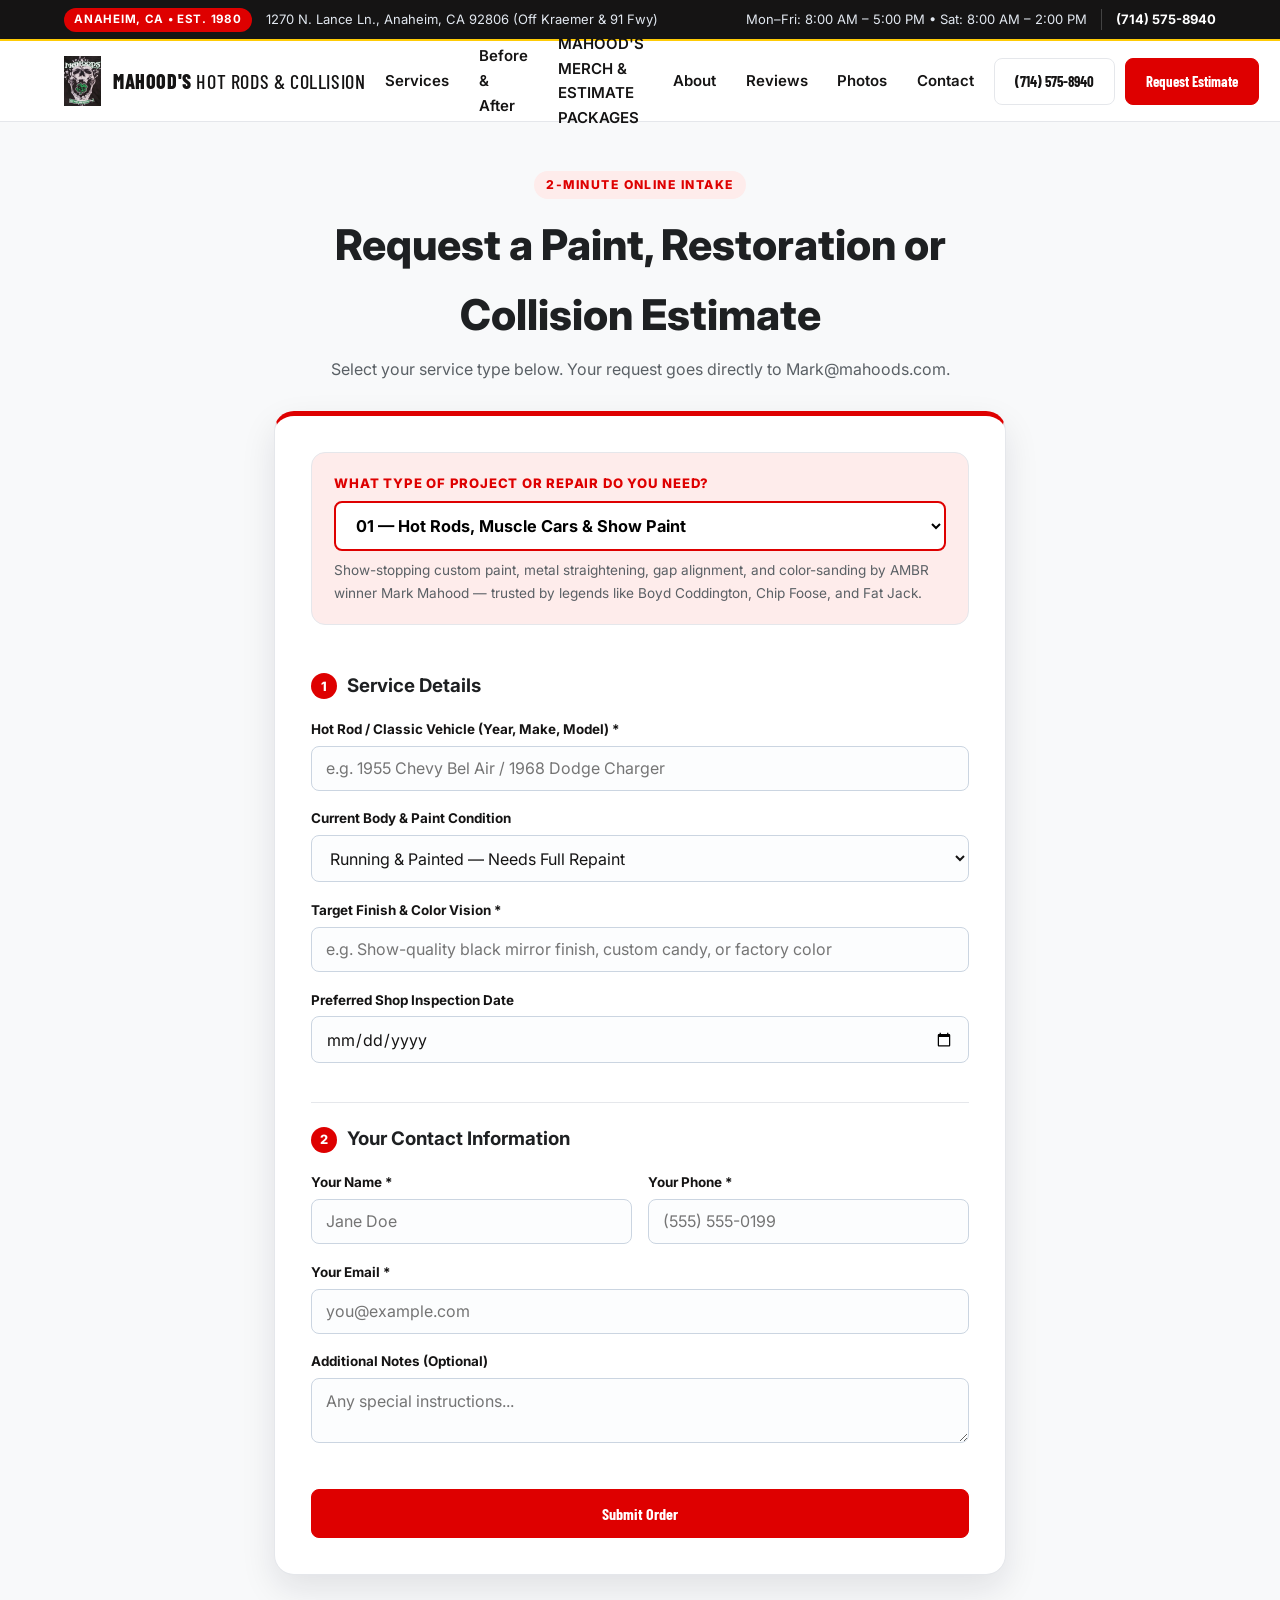
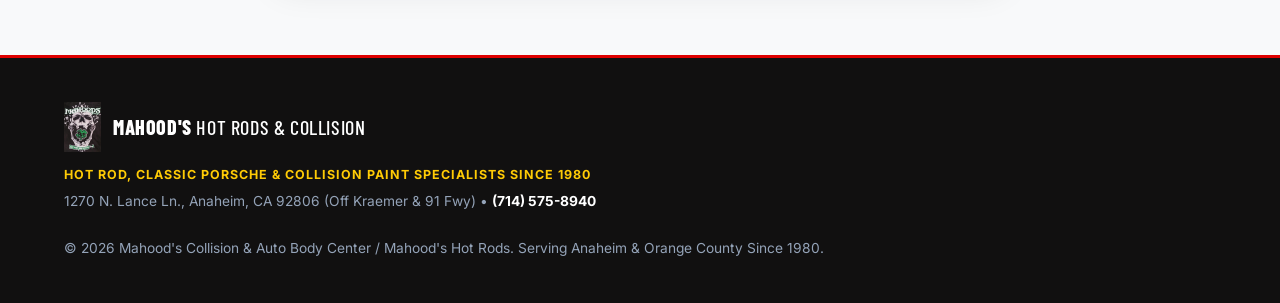
==== open-order.html @ d6f84e07 "Initial commit: Mahood's Hot Rods & Collision Center website" ====
<!DOCTYPE html>
<html lang="en">
<head>
  <meta charset="UTF-8" />
  <meta name="viewport" content="width=device-width, initial-scale=1.0" />
  <title>Request a Paint, Restoration or Collision Estimate | Mahood&#x27;s Hot Rods &amp; Collision Center</title>
  <link rel="preconnect" href="https://fonts.googleapis.com" />
  <link rel="preconnect" href="https://fonts.gstatic.com" crossorigin />
  <link href="https://fonts.googleapis.com/css2?family=Barlow+Condensed:ital,wght@0,700;0,800;1,700&family=Inter:wght@400;500;600;700&display=swap" rel="stylesheet" />
  <link rel="stylesheet" href="styles.css" />
</head>
<body>
  <!-- Top Utility Bar -->
  <div class="utility-bar">
    <div class="container utility-inner">
      <div class="utility-left">
        <span class="pill-badge">ANAHEIM, CA • EST. 1980</span>
        <span class="utility-address">1270 N. Lance Ln., Anaheim, CA 92806 (Off Kraemer &amp; 91 Fwy)</span>
      </div>
      <div class="utility-right">
        <span class="utility-hours">Mon–Fri: 8:00 AM – 5:00 PM • Sat: 8:00 AM – 2:00 PM</span>
        <a href="tel:7145758940" class="utility-phone">(714) 575-8940</a>
      </div>
    </div>
  </div>

  <!-- Sticky Header -->
  <header class="site-header" id="top">
    <div class="container header-inner">
      <a href="index.html" class="brand-logo" aria-label="Mahood&#x27;s Hot Rods &amp; Collision Center Home">
        <img src="images/logo-badge.jpg" alt="Mahood&#x27;s Hot Rods &amp; Collision Center Logo" class="brand-logo-img" />
        <span class="brand-wordmark"><strong>MAHOOD'S</strong> HOT RODS &amp; COLLISION</span>
      </a>

      <nav class="main-nav" aria-label="Primary Navigation">
        <a href="index.html#services">Services</a>
        <a href="index.html#before-after">Before & After</a>
        <a href="index.html#shop">MAHOOD&#x27;S MERCH &amp; ESTIMATE PACKAGES</a>
        <a href="index.html#about">About</a>
        <a href="index.html#reviews">Reviews</a>
        <a href="index.html#gallery">Photos</a>
        <a href="index.html#contact">Contact</a>
      </nav>

      <div class="header-actions">
        
        <a href="tel:7145758940" class="btn btn-ghost"><span>(714) 575-8940</span></a>
        <a href="open-order.html" class="btn btn-primary">Request Estimate</a>
        <button type="button" class="menu-toggle" id="menuToggle" aria-label="Toggle Menu" aria-expanded="false" aria-controls="mobileDrawer">
          <span class="hamburger-bar"></span>
          <span class="hamburger-bar"></span>
          <span class="hamburger-bar"></span>
        </button>
      </div>
    </div>

    <div class="mobile-drawer" id="mobileDrawer" hidden>
      <div class="container mobile-drawer-inner">
        <nav class="mobile-nav" aria-label="Mobile Navigation">
          <a href="index.html#services" class="mobile-link">Services</a>
          <a href="index.html#before-after" class="mobile-link">Before & After</a>
          <a href="index.html#shop" class="mobile-link">MAHOOD&#x27;S MERCH &amp; ESTIMATE PACKAGES</a>
          <a href="index.html#about" class="mobile-link">About</a>
          <a href="index.html#reviews" class="mobile-link">Reviews</a>
          <a href="index.html#gallery" class="mobile-link">Photos</a>
          <a href="index.html#contact" class="mobile-link">Contact</a>
        </nav>
        <div class="mobile-drawer-cta">
          <a href="open-order.html" class="btn btn-primary btn-block mobile-link">Request Estimate</a>
          <a href="tel:7145758940" class="btn btn-outline btn-block">Call (714) 575-8940</a>
        </div>
      </div>
    </div>
  </header>
  <main class="open-escrow-page">
    <div class="container narrow-container">
      <div style="text-align:center;margin-bottom:1.75rem;">
        <span class="eyebrow">2-Minute Online Intake</span>
        <h1 style="font-size:clamp(2rem,4vw,2.65rem);font-weight:800;margin-bottom:0.4rem;">Request a Paint, Restoration or Collision Estimate</h1>
        <p style="color:var(--brand-muted);">Select your service type below. Your request goes directly to Mark@mahoods.com.</p>
      </div>
      <div class="clean-order-card">
        <form id="serviceOrderForm">
          <div class="type-dropdown-banner">
            <label for="txTypeSelect">What type of project or repair do you need?</label>
            <select id="txTypeSelect" name="Service_Type">
              <option value="hot-rods-custom-paint">01 — Hot Rods, Muscle Cars &amp; Show Paint</option>
              <option value="classic-porsche-restoration">02 — Classic Porsche Restoration &amp; Paint</option>
              <option value="collision-auto-body">03 — Insurance-Approved Collision &amp; Auto Body</option>
              <option value="color-match-dent-repair">04 — Precision Color Matching &amp; Dent Repair</option>
            </select>
            <p id="txTypeHelper" style="font-size:0.85rem;color:var(--brand-muted);margin-top:0.5rem;"></p>
          </div>

          <div class="clean-form-section">
            <div class="clean-section-title">
              <span class="clean-step-num">1</span>
              <h3>Service Details</h3>
            </div>
            <div id="dynamicServiceFieldsMount"></div>
          </div>

          <div class="clean-form-section" style="border-bottom:none;">
            <div class="clean-section-title">
              <span class="clean-step-num">2</span>
              <h3>Your Contact Information</h3>
            </div>
            <div class="form-row">
              <div class="form-group">
                <label for="sub_name">Your Name *</label>
                <input type="text" id="sub_name" name="Submitted_By_Name" required placeholder="Jane Doe" />
              </div>
              <div class="form-group">
                <label for="sub_phone">Your Phone *</label>
                <input type="tel" id="sub_phone" name="Submitted_By_Phone" required placeholder="(555) 555-0199" />
              </div>
            </div>
            <div class="form-group">
              <label for="sub_email">Your Email *</label>
              <input type="email" id="sub_email" name="Submitted_By_Email" required placeholder="you@example.com" />
            </div>
            <div class="form-group">
              <label for="sub_notes">Additional Notes (Optional)</label>
              <textarea id="sub_notes" name="Additional_Notes" rows="2" placeholder="Any special instructions..."></textarea>
            </div>
          </div>

          <button type="submit" class="btn btn-primary btn-block btn-lg" id="orderSubmitBtn">Submit Order</button>
          <div id="orderFormStatus" class="form-status" hidden></div>
        </form>
      </div>
    </div>
  </main>
  <!-- Footer -->
  <footer class="site-footer">
    <div class="container footer-inner">
      <div>
        <a href="index.html" class="brand-logo brand-logo-footer">
          <img src="images/logo-badge.jpg" alt="Mahood&#x27;s Hot Rods &amp; Collision Center Logo" class="brand-logo-img" />
          <span class="brand-wordmark"><strong>MAHOOD'S</strong> HOT RODS &amp; COLLISION</span>
        </a>
        <p style="margin-top:0.4rem;color:var(--brand-accent);font-weight:700;font-size:0.78rem;letter-spacing:0.08em;text-transform:uppercase;">HOT ROD, CLASSIC PORSCHE &amp; COLLISION PAINT SPECIALISTS SINCE 1980</p>
        <p style="margin-top:0.25rem;">1270 N. Lance Ln., Anaheim, CA 92806 (Off Kraemer &amp; 91 Fwy) &bull; <a href="tel:7145758940" style="color:#fff;font-weight:700;">(714) 575-8940</a></p>
      </div>
      <div>
        <p>© 2026 Mahood&#x27;s Collision &amp; Auto Body Center / Mahood&#x27;s Hot Rods. Serving Anaheim &amp; Orange County Since 1980.</p>
      </div>
    </div>
  </footer>

  <!-- Sticky Mobile Bottom Action Bar -->
  <div class="mobile-action-bar" aria-label="Quick Mobile Actions">
    <a href="tel:7145758940" class="mobile-action-btn mobile-action-call"><span>Call Now</span></a>
    <a href="open-order.html" class="mobile-action-btn mobile-action-primary"><span>Request Estimate</span></a>
  </div>

  <script>
    window.SITE_CONFIG = {"businessName": "Mahood's Hot Rods & Collision Center", "recipientEmail": "Mark@mahoods.com", "phone": "(714) 575-8940", "orderSchemas": {"hot-rods-custom-paint": {"code": "01", "title": "Hot Rods, Muscle Cars & Show Paint", "helper": "Show-stopping custom paint, metal straightening, gap alignment, and color-sanding by AMBR winner Mark Mahood \u2014 trusted by legends like Boyd Coddington, Chip Foose, and Fat Jack.", "fields": [{"name": "Vehicle_Year_Make_Model", "label": "Hot Rod / Classic Vehicle (Year, Make, Model)", "required": true, "placeholder": "e.g. 1955 Chevy Bel Air / 1968 Dodge Charger"}, {"name": "Current_Body_Condition", "label": "Current Body & Paint Condition", "type": "select", "options": ["Running & Painted \u2014 Needs Full Repaint", "In Primer / Bodywork Partially Done", "Bare Metal Shell on Rotisserie/Roller", "Needs Rust Repair & Panel Replacement"]}, {"name": "Paint_Goal", "label": "Target Finish & Color Vision", "required": true, "placeholder": "e.g. Show-quality black mirror finish, custom candy, or factory color"}, {"name": "Target_Consultation_Date", "label": "Preferred Shop Inspection Date", "type": "date"}]}, "classic-porsche-restoration": {"code": "02", "title": "Classic Porsche Restoration & Paint", "helper": "Expert bare-metal bodywork, rust repair, panel fitment, and factory-correct Glasurit/PPG color matching for vintage Porsche 356, 911, 912, and 914 models.", "fields": [{"name": "Porsche_Year_and_Model", "label": "Porsche Year & Model", "required": true, "placeholder": "e.g. 1971 Porsche 911E / 1974 Porsche 914"}, {"name": "Restoration_Scope", "label": "Restoration Scope", "type": "select", "options": ["Complete Bare-Metal Shell Paint & Body", "Rust Repair & Pan/Fender Restoration", "Factory Color Repaint / Refresh", "Collision / Panel Damage Repair"]}, {"name": "Factory_Color_Code", "label": "Original / Desired Porsche Color", "placeholder": "e.g. Signal Orange, Bahama Yellow, Guards Red"}, {"name": "Target_Consultation_Date", "label": "Preferred Drop-Off / Estimate Date", "type": "date"}]}, "collision-auto-body": {"code": "03", "title": "Insurance-Approved Collision & Auto Body", "helper": "Complete collision repair for all daily-driver makes and models. Bring your vehicle to Mahood's before calling insurance \u2014 we negotiate directly with adjusters and offer deductible assistance.", "fields": [{"name": "Vehicle_Year_Make_Model", "label": "Vehicle (Year, Make, Model)", "required": true, "placeholder": "e.g. 2023 Toyota 4Runner / 2022 Chevy Silverado"}, {"name": "Pay_or_Insurance", "label": "Insurance Claim or Out-of-Pocket?", "type": "select", "options": ["Need Estimate First (Before Calling Insurance)", "Active Insurance Claim Filed", "Out-of-Pocket / Direct Pay", "Need Towing + Rental Car Assistance"]}, {"name": "Insurance_Carrier", "label": "Insurance Company (if applicable)", "placeholder": "e.g. AAA, State Farm, Farmers, Geico"}, {"name": "Damage_Description", "label": "Damaged Areas", "required": true, "placeholder": "e.g. Front bumper, hood, and driver fender"}]}, "color-match-dent-repair": {"code": "04", "title": "Precision Color Matching & Dent Repair", "helper": "Computerized and hand-tinted color matching, bumper and fender restoration, clear-coat renewal, and multi-stage wet sanding & buffing.", "fields": [{"name": "Property_or_Service_Location", "label": "Address / Location", "required": true, "placeholder": "Street, City, ZIP"}, {"name": "Preferred_Date", "label": "Target Date", "type": "date", "required": false}, {"name": "Project_or_Order_Details", "label": "Details / Scope", "required": true, "placeholder": "Describe what you need..."}]}}};
  </script>
  <script src="site-widgets.js"></script>
</body>
</html>
---- styles.css ----
/* ==========================================================================
   Universal Business Template Design System (styles.css)
   Supports 3 Business Archetypes & 7 Modular Components:
   - Archetypes: brick-and-mortar | service-location | service-mobile
   - Fonts: industrial (Barlow Condensed + Inter) | editorial (Cormorant + Plus Jakarta) | modern (Plus Jakarta Sans)
   - Modules: Services Grid, Dedicated Service Pages, Interactive Before/After Sliders,
     Filterable Lightbox Photo Gallery, Google Reviews, Product/Package Storefront & Cart Drawer,
     General Contact Form, and Dedicated Dynamic Service Order Form Page (open-order.html).
   ========================================================================== */

:root {
  --brand-primary: #1B7A8C;
  --brand-primary-hover: #146170;
  --brand-primary-soft: #EDF8FA;
  --brand-accent: #B89B5E;
  --brand-accent-soft: #F5F1E6;
  --brand-dark: #1E2022;
  --brand-surface-dark: #151719;
  --brand-text: #1E2022;
  --brand-muted: #5A6065;
  --brand-bg: #FFFFFF;
  --brand-bg-alt: #F8F9FA;
  --brand-border: #E5E7EB;
  --brand-gold: #F59E0B;
  --font-display: 'Plus Jakarta Sans', -apple-system, BlinkMacSystemFont, sans-serif;
  --font-sans: 'Plus Jakarta Sans', -apple-system, BlinkMacSystemFont, sans-serif;
  --font-serif: 'Cormorant Garamond', Georgia, serif;
  --radius-sm: 8px;
  --radius-md: 14px;
  --radius-lg: 20px;
  --shadow-xs: 0 1px 3px rgba(15, 23, 42, 0.05);
  --shadow-sm: 0 4px 14px rgba(15, 23, 42, 0.07);
  --shadow-md: 0 14px 34px rgba(15, 23, 42, 0.1);
  --shadow-lg: 0 24px 52px rgba(15, 23, 42, 0.16);
}

*, *::before, *::after {
  box-sizing: border-box;
  margin: 0;
  padding: 0;
}

html {
  scroll-behavior: smooth;
  scroll-padding-top: 84px;
}

body {
  font-family: var(--font-sans);
  color: var(--brand-text);
  background-color: var(--brand-bg);
  line-height: 1.65;
  -webkit-font-smoothing: antialiased;
  overflow-x: hidden;
}

img {
  max-width: 100%;
  display: block;
}

a {
  color: inherit;
  text-decoration: none;
}

.container {
  width: 100%;
  max-width: 1200px;
  margin: 0 auto;
  padding: 0 1.5rem;
}

.sr-only {
  position: absolute;
  width: 1px;
  height: 1px;
  padding: 0;
  margin: -1px;
  overflow: hidden;
  clip: rect(0, 0, 0, 0);
  white-space: nowrap;
  border: 0;
}

/* ==========================================================================
   1. Top Utility Bar (Adapts to Physical Address vs. Service Area Coverage)
   ========================================================================== */
.utility-bar {
  background-color: var(--brand-dark);
  color: #E2E8F0;
  font-size: 0.8125rem;
  border-bottom: 2px solid var(--brand-accent);
  padding: 0.48rem 0;
}

.utility-inner {
  display: flex;
  justify-content: space-between;
  align-items: center;
  flex-wrap: wrap;
  gap: 0.5rem 1rem;
}

.utility-left, .utility-right {
  display: flex;
  align-items: center;
  gap: 0.9rem;
}

.pill-badge {
  background-color: var(--brand-primary);
  color: #FFFFFF;
  font-weight: 700;
  font-size: 0.72rem;
  letter-spacing: 0.06em;
  text-transform: uppercase;
  padding: 0.16rem 0.65rem;
  border-radius: 999px;
}

.utility-phone {
  color: #FFFFFF;
  font-weight: 700;
  padding-left: 0.85rem;
  border-left: 1px solid rgba(255, 255, 255, 0.2);
}

.utility-phone:hover {
  color: var(--brand-accent);
}

/* ==========================================================================
   2. Sticky Header & Mobile Drawer
   ========================================================================== */
.site-header {
  position: sticky;
  top: 0;
  z-index: 200;
  background-color: rgba(255, 255, 255, 0.95);
  backdrop-filter: blur(12px);
  -webkit-backdrop-filter: blur(12px);
  border-bottom: 1px solid var(--brand-border);
}

.header-inner {
  display: flex;
  align-items: center;
  justify-content: space-between;
  height: 80px;
  gap: 1.25rem;
}

.brand-logo {
  display: inline-flex;
  align-items: center;
  gap: 0.75rem;
  flex-shrink: 0;
}

.brand-logo-img {
  height: 50px;
  width: auto;
  object-fit: contain;
}

.brand-wordmark {
  font-family: var(--font-display);
  font-size: 1.25rem;
  font-weight: 500;
  letter-spacing: 0.03em;
  color: var(--brand-dark);
  line-height: 1.1;
}

.brand-wordmark strong {
  font-weight: 800;
}

.main-nav {
  display: flex;
  align-items: center;
  gap: 1.85rem;
}

.main-nav a {
  font-size: 0.9375rem;
  font-weight: 600;
  color: var(--brand-dark);
  transition: color 0.16s ease;
}

.main-nav a:hover {
  color: var(--brand-primary);
}

.header-actions {
  display: flex;
  align-items: center;
  gap: 0.65rem;
}

.cart-trigger-btn {
  position: relative;
  display: inline-flex;
  align-items: center;
  gap: 0.45rem;
  background-color: var(--brand-bg-alt);
  border: 1.5px solid var(--brand-border);
  color: var(--brand-dark);
  font-family: var(--font-sans);
  font-weight: 700;
  font-size: 0.88rem;
  padding: 0.55rem 0.95rem;
  border-radius: var(--radius-sm);
  cursor: pointer;
}

.cart-count-badge {
  background-color: var(--brand-primary);
  color: #FFFFFF;
  font-size: 0.74rem;
  font-weight: 800;
  min-width: 20px;
  height: 20px;
  border-radius: 999px;
  display: inline-flex;
  align-items: center;
  justify-content: center;
  padding: 0 0.35rem;
}

.menu-toggle {
  display: none;
  flex-direction: column;
  justify-content: center;
  align-items: center;
  gap: 5px;
  width: 44px;
  height: 44px;
  background: var(--brand-bg-alt);
  border: 1px solid var(--brand-border);
  border-radius: var(--radius-sm);
  cursor: pointer;
}

.hamburger-bar {
  width: 20px;
  height: 2px;
  background-color: var(--brand-dark);
  border-radius: 2px;
  transition: transform 0.22s ease, opacity 0.22s ease;
}

.menu-toggle.is-active .hamburger-bar:nth-child(1) {
  transform: translateY(7px) rotate(45deg);
}
.menu-toggle.is-active .hamburger-bar:nth-child(2) {
  opacity: 0;
}
.menu-toggle.is-active .hamburger-bar:nth-child(3) {
  transform: translateY(-7px) rotate(-45deg);
}

.mobile-drawer {
  background-color: #FFFFFF;
  border-bottom: 2px solid var(--brand-primary);
  box-shadow: var(--shadow-lg);
}

.mobile-drawer-inner {
  padding: 1rem 1.5rem 1.5rem;
}

.mobile-nav {
  display: flex;
  flex-direction: column;
  margin-bottom: 1.15rem;
}

.mobile-nav a {
  font-size: 1.02rem;
  font-weight: 700;
  color: var(--brand-dark);
  padding: 0.8rem 0.2rem;
  border-bottom: 1px solid var(--brand-border);
}

.mobile-drawer-cta {
  display: grid;
  gap: 0.65rem;
}

/* ==========================================================================
   3. Buttons
   ========================================================================== */
.btn {
  display: inline-flex;
  align-items: center;
  justify-content: center;
  gap: 0.5rem;
  font-family: var(--font-display);
  font-weight: 700;
  font-size: 0.92rem;
  padding: 0.65rem 1.25rem;
  border-radius: var(--radius-sm);
  border: 1.5px solid transparent;
  cursor: pointer;
  transition: all 0.18s ease;
  white-space: nowrap;
}

.btn-lg {
  font-size: 1rem;
  padding: 0.88rem 1.65rem;
}

.btn-sm {
  font-size: 0.82rem;
  padding: 0.45rem 0.95rem;
}

.btn-block {
  width: 100%;
}

.btn-primary {
  background-color: var(--brand-primary);
  color: #FFFFFF;
  border-color: var(--brand-primary);
}

.btn-primary:hover {
  background-color: var(--brand-primary-hover);
  border-color: var(--brand-primary-hover);
  transform: translateY(-1px);
}

.btn-outline {
  background-color: #FFFFFF;
  color: var(--brand-dark);
  border-color: var(--brand-border);
}

.btn-outline:hover {
  border-color: var(--brand-primary);
  color: var(--brand-primary);
}

.btn-ghost {
  background-color: transparent;
  color: var(--brand-dark);
  border-color: var(--brand-border);
}

.btn-light {
  background-color: rgba(255, 255, 255, 0.14);
  color: #FFFFFF;
  border-color: rgba(255, 255, 255, 0.35);
}

.btn-light:hover {
  background-color: #FFFFFF;
  color: var(--brand-dark);
}

/* ==========================================================================
   4. Hero & Metrics Strip (Adapts to Brick-and-Mortar, Office, or Mobile Service)
   ========================================================================== */
.hero {
  background: radial-gradient(circle at 85% 15%, var(--brand-primary-soft) 0%, transparent 50%),
              var(--brand-bg-alt);
  padding: 4.25rem 0 4.75rem;
  border-bottom: 1px solid var(--brand-border);
}

.hero-grid {
  display: grid;
  grid-template-columns: 1.1fr 0.9fr;
  gap: 3.25rem;
  align-items: center;
}

.trust-badge {
  display: inline-flex;
  align-items: center;
  flex-wrap: wrap;
  gap: 0.45rem;
  background-color: #FFFFFF;
  border: 1px solid var(--brand-border);
  box-shadow: var(--shadow-xs);
  padding: 0.38rem 0.9rem;
  border-radius: 999px;
  font-size: 0.82rem;
  font-weight: 600;
  margin-bottom: 1.25rem;
}

.stars {
  color: var(--brand-gold);
  letter-spacing: 0.05em;
}

.hero h1 {
  font-family: var(--font-display);
  font-size: clamp(2.2rem, 4.3vw, 3.45rem);
  font-weight: 800;
  color: var(--brand-dark);
  line-height: 1.1;
  letter-spacing: -0.02em;
  margin-bottom: 1.15rem;
}

.hero-highlight {
  color: var(--brand-primary);
}

.hero-lead {
  font-size: 1.06rem;
  color: var(--brand-muted);
  max-width: 580px;
  margin-bottom: 1.85rem;
}

.hero-cta-group {
  display: flex;
  flex-wrap: wrap;
  gap: 0.85rem;
  margin-bottom: 1.85rem;
}

/* Service Area Zip/City Pills for Mobile Service Businesses (No storefront) */
.service-area-pills {
  display: flex;
  flex-wrap: wrap;
  align-items: center;
  gap: 0.45rem;
  padding-top: 1.25rem;
  border-top: 1px solid var(--brand-border);
}

.service-area-label {
  font-size: 0.78rem;
  font-weight: 800;
  text-transform: uppercase;
  letter-spacing: 0.08em;
  color: var(--brand-primary);
  margin-right: 0.35rem;
}

.area-pill {
  font-size: 0.78rem;
  font-weight: 600;
  background-color: #FFFFFF;
  border: 1px solid var(--brand-border);
  padding: 0.22rem 0.65rem;
  border-radius: 999px;
  color: var(--brand-dark);
}

.hero-visual-card {
  background-color: #FFFFFF;
  border: 1px solid var(--brand-border);
  border-radius: var(--radius-lg);
  overflow: hidden;
  box-shadow: var(--shadow-lg);
}

.hero-visual-card img {
  width: 100%;
  max-height: 420px;
  object-fit: cover;
}

.hero-visual-card.sign-showcase {
  padding: 1.25rem;
  border: 6px solid var(--brand-dark);
}

.hero-visual-card.sign-showcase img {
  object-fit: contain;
}

.hero-card-caption {
  padding: 1.1rem 1.35rem;
  background-color: var(--brand-dark);
  color: #FFFFFF;
  display: flex;
  justify-content: space-between;
  align-items: center;
  flex-wrap: wrap;
  gap: 0.5rem;
  font-size: 0.85rem;
}

.metrics-strip {
  background-color: var(--brand-dark);
  color: #FFFFFF;
  padding: 1.65rem 0;
  border-bottom: 3px solid var(--brand-primary);
}

.metrics-grid {
  display: grid;
  grid-template-columns: repeat(auto-fit, minmax(210px, 1fr));
  gap: 1.5rem;
}

.metric-item {
  border-left: 2px solid var(--brand-accent);
  padding-left: 1rem;
}

.metric-item strong {
  display: block;
  font-family: var(--font-display);
  font-size: 1.25rem;
  font-weight: 800;
  color: #FFFFFF;
}

.metric-item span {
  font-size: 0.82rem;
  color: #CBD5E1;
}

/* ==========================================================================
   5. Shared Section Headers
   ========================================================================== */
.section {
  padding: 5rem 0;
}

.section-alt {
  background-color: var(--brand-bg-alt);
  border-top: 1px solid var(--brand-border);
  border-bottom: 1px solid var(--brand-border);
}

.section-heading {
  text-align: center;
  max-width: 680px;
  margin: 0 auto 3rem;
}

.eyebrow {
  display: inline-block;
  font-size: 0.76rem;
  font-weight: 800;
  text-transform: uppercase;
  letter-spacing: 0.12em;
  color: var(--brand-primary);
  background-color: var(--brand-primary-soft);
  padding: 0.25rem 0.75rem;
  border-radius: 999px;
  margin-bottom: 0.65rem;
}

.section-heading h2 {
  font-family: var(--font-display);
  font-size: clamp(1.75rem, 3vw, 2.4rem);
  font-weight: 800;
  color: var(--brand-dark);
  line-height: 1.18;
  margin-bottom: 0.65rem;
}

.section-heading p {
  color: var(--brand-muted);
  font-size: 1rem;
}

/* ==========================================================================
   6. Module: Services Grid & Simplified Individual Service Pages
   ========================================================================== */
.services-grid {
  display: grid;
  grid-template-columns: repeat(auto-fit, minmax(320px, 1fr));
  gap: 1.5rem;
}

.service-card {
  background-color: #FFFFFF;
  border: 1px solid var(--brand-border);
  border-top: 4px solid var(--brand-primary);
  border-radius: var(--radius-md);
  padding: 1.85rem 1.65rem;
  display: flex;
  flex-direction: column;
  box-shadow: var(--shadow-xs);
  transition: transform 0.2s ease, box-shadow 0.2s ease;
}

.service-card:hover {
  transform: translateY(-4px);
  box-shadow: var(--shadow-md);
}

.service-card-top {
  display: flex;
  justify-content: space-between;
  align-items: center;
  margin-bottom: 1rem;
}

.service-num-badge {
  font-size: 0.76rem;
  font-weight: 800;
  letter-spacing: 0.08em;
  background-color: var(--brand-primary-soft);
  color: var(--brand-primary);
  padding: 0.22rem 0.65rem;
  border-radius: 999px;
}

.service-price-tag {
  font-size: 0.85rem;
  font-weight: 800;
  color: var(--brand-dark);
}

.service-card h3 {
  font-family: var(--font-display);
  font-size: 1.2rem;
  font-weight: 800;
  color: var(--brand-dark);
  margin-bottom: 0.5rem;
}

.service-card p {
  font-size: 0.93rem;
  color: var(--brand-muted);
}

.service-card-actions {
  margin-top: auto;
  padding-top: 1.15rem;
}

.service-link {
  font-size: 0.88rem;
  font-weight: 700;
  color: var(--brand-primary);
}

.service-link:hover {
  text-decoration: underline;
}

/* ==========================================================================
   7. Module: Interactive Before & After Image Comparison Sliders
   ========================================================================== */
.ba-grid {
  display: grid;
  grid-template-columns: repeat(auto-fit, minmax(360px, 1fr));
  gap: 2rem;
}

.ba-card {
  background-color: #FFFFFF;
  border: 1px solid var(--brand-border);
  border-radius: var(--radius-md);
  overflow: hidden;
  box-shadow: var(--shadow-sm);
}

.ba-viewport {
  position: relative;
  width: 100%;
  aspect-ratio: 16 / 10;
  overflow: hidden;
  user-select: none;
  background-color: var(--brand-dark);
  --pos: 50%;
}

.ba-img {
  position: absolute;
  inset: 0;
  width: 100%;
  height: 100%;
  object-fit: cover;
}

.ba-before-layer {
  position: absolute;
  inset: 0;
  clip-path: inset(0 calc(100% - var(--pos)) 0 0);
}

.ba-tag {
  position: absolute;
  top: 12px;
  z-index: 4;
  background-color: rgba(15, 23, 42, 0.82);
  color: #FFFFFF;
  font-size: 0.72rem;
  font-weight: 800;
  text-transform: uppercase;
  letter-spacing: 0.08em;
  padding: 0.25rem 0.65rem;
  border-radius: 4px;
  pointer-events: none;
}

.ba-tag-before { left: 12px; }
.ba-tag-after { right: 12px; background-color: var(--brand-primary); }

.ba-divider {
  position: absolute;
  top: 0;
  bottom: 0;
  left: var(--pos);
  width: 3px;
  background-color: #FFFFFF;
  transform: translateX(-50%);
  z-index: 5;
  pointer-events: none;
  box-shadow: 0 0 10px rgba(0,0,0,0.45);
}

.ba-handle {
  position: absolute;
  top: 50%;
  left: 50%;
  transform: translate(-50%, -50%);
  width: 40px;
  height: 40px;
  border-radius: 50%;
  background-color: #FFFFFF;
  color: var(--brand-dark);
  border: 2px solid var(--brand-primary);
  display: flex;
  align-items: center;
  justify-content: center;
  font-weight: 800;
  font-size: 0.85rem;
  box-shadow: var(--shadow-md);
}

.ba-range-input {
  position: absolute;
  inset: 0;
  width: 100%;
  height: 100%;
  opacity: 0;
  cursor: ew-resize;
  z-index: 6;
}

.ba-caption {
  padding: 1.15rem 1.35rem;
}

.ba-caption h3 {
  font-size: 1.05rem;
  font-weight: 800;
  color: var(--brand-dark);
  margin-bottom: 0.25rem;
}

.ba-caption p {
  font-size: 0.88rem;
  color: var(--brand-muted);
}

/* ==========================================================================
   8. Module: Products / Packages Storefront & Slide-Over Checkout Cart
   ========================================================================== */
.products-grid {
  display: grid;
  grid-template-columns: repeat(auto-fit, minmax(280px, 1fr));
  gap: 1.5rem;
}

.product-card {
  background-color: #FFFFFF;
  border: 1px solid var(--brand-border);
  border-radius: var(--radius-md);
  overflow: hidden;
  display: flex;
  flex-direction: column;
  box-shadow: var(--shadow-xs);
  transition: transform 0.2s ease, box-shadow 0.2s ease;
}

.product-card:hover {
  transform: translateY(-4px);
  box-shadow: var(--shadow-md);
}

.product-img-wrap {
  aspect-ratio: 16 / 10;
  background-color: var(--brand-bg-alt);
  overflow: hidden;
  position: relative;
}

.product-img-wrap img {
  width: 100%;
  height: 100%;
  object-fit: cover;
}

.product-badge {
  position: absolute;
  top: 12px;
  left: 12px;
  background-color: var(--brand-primary);
  color: #FFFFFF;
  font-size: 0.72rem;
  font-weight: 800;
  text-transform: uppercase;
  padding: 0.2rem 0.6rem;
  border-radius: 4px;
}

.product-body {
  padding: 1.5rem;
  display: flex;
  flex-direction: column;
  flex: 1;
}

.product-top {
  display: flex;
  justify-content: space-between;
  align-items: flex-start;
  gap: 0.75rem;
  margin-bottom: 0.5rem;
}

.product-top h3 {
  font-size: 1.12rem;
  font-weight: 800;
  color: var(--brand-dark);
}

.product-price {
  font-size: 1.15rem;
  font-weight: 800;
  color: var(--brand-primary);
  white-space: nowrap;
}

.product-desc {
  font-size: 0.9rem;
  color: var(--brand-muted);
  margin-bottom: 1.25rem;
}

.product-features {
  list-style: none;
  margin-bottom: 1.35rem;
  display: flex;
  flex-direction: column;
  gap: 0.35rem;
}

.product-features li {
  font-size: 0.84rem;
  color: var(--brand-dark);
  display: flex;
  align-items: center;
  gap: 0.45rem;
}

.product-features li::before {
  content: '✓';
  color: var(--brand-primary);
  font-weight: 800;
}

.product-actions {
  margin-top: auto;
}

/* Cart Slide-Over Drawer */
.cart-backdrop {
  position: fixed;
  inset: 0;
  background-color: rgba(15, 23, 42, 0.55);
  z-index: 400;
}

.cart-drawer {
  position: fixed;
  top: 0;
  right: 0;
  bottom: 0;
  width: 100%;
  max-width: 430px;
  background-color: #FFFFFF;
  z-index: 410;
  box-shadow: var(--shadow-lg);
  display: flex;
  flex-direction: column;
}

.cart-drawer[hidden], .cart-backdrop[hidden] {
  display: none;
}

.cart-header {
  padding: 1.25rem 1.5rem;
  border-bottom: 1px solid var(--brand-border);
  display: flex;
  justify-content: space-between;
  align-items: center;
}

.cart-header h3 {
  font-size: 1.15rem;
  font-weight: 800;
}

.cart-close-btn {
  background: none;
  border: none;
  font-size: 1.5rem;
  cursor: pointer;
  color: var(--brand-muted);
}

.cart-body {
  padding: 1.25rem 1.5rem;
  overflow-y: auto;
  flex: 1;
}

.cart-item-row {
  display: flex;
  justify-content: space-between;
  align-items: center;
  padding: 0.75rem 0;
  border-bottom: 1px solid var(--brand-border);
  gap: 0.75rem;
}

.cart-item-title {
  font-weight: 700;
  font-size: 0.92rem;
}

.cart-item-meta {
  font-size: 0.82rem;
  color: var(--brand-muted);
}

.cart-qty-controls {
  display: inline-flex;
  align-items: center;
  gap: 0.4rem;
}

.cart-qty-btn {
  width: 26px;
  height: 26px;
  border-radius: 4px;
  border: 1px solid var(--brand-border);
  background: var(--brand-bg-alt);
  cursor: pointer;
  font-weight: 700;
}

.cart-total-bar {
  display: flex;
  justify-content: space-between;
  align-items: center;
  padding: 1rem 0;
  font-size: 1.1rem;
  font-weight: 800;
  border-top: 2px solid var(--brand-dark);
  margin-top: 0.75rem;
}

/* ==========================================================================
   9. Module: Filterable Photo Gallery & Lightbox Modal
   ========================================================================== */
.gallery-filters {
  display: flex;
  justify-content: center;
  flex-wrap: wrap;
  gap: 0.5rem;
  margin-bottom: 2rem;
}

.filter-pill-btn {
  background-color: #FFFFFF;
  border: 1px solid var(--brand-border);
  color: var(--brand-dark);
  font-family: var(--font-sans);
  font-size: 0.85rem;
  font-weight: 700;
  padding: 0.45rem 1rem;
  border-radius: 999px;
  cursor: pointer;
  transition: all 0.15s ease;
}

.filter-pill-btn.active,
.filter-pill-btn:hover {
  background-color: var(--brand-primary);
  color: #FFFFFF;
  border-color: var(--brand-primary);
}

.gallery-grid {
  display: grid;
  grid-template-columns: repeat(auto-fit, minmax(300px, 1fr));
  gap: 1.25rem;
}

.gallery-card {
  border-radius: var(--radius-md);
  overflow: hidden;
  border: 1px solid var(--brand-border);
  background-color: #FFFFFF;
  box-shadow: var(--shadow-xs);
  cursor: pointer;
}

.gallery-card img {
  width: 100%;
  height: 250px;
  object-fit: cover;
  transition: transform 0.35s ease;
}

.gallery-card:hover img {
  transform: scale(1.04);
}

.gallery-card figcaption {
  padding: 0.85rem 1.1rem;
  font-size: 0.86rem;
  font-weight: 600;
  color: var(--brand-dark);
}

.lightbox-modal {
  position: fixed;
  inset: 0;
  background-color: rgba(15, 23, 42, 0.9);
  z-index: 500;
  display: flex;
  flex-direction: column;
  align-items: center;
  justify-content: center;
  padding: 1.5rem;
}

.lightbox-modal[hidden] {
  display: none;
}

.lightbox-modal img {
  max-width: min(1000px, 94vw);
  max-height: 78vh;
  border-radius: var(--radius-sm);
  object-fit: contain;
}

.lightbox-caption {
  color: #FFFFFF;
  margin-top: 0.85rem;
  font-size: 0.95rem;
  font-weight: 600;
}

.lightbox-close {
  position: absolute;
  top: 20px;
  right: 24px;
  background: rgba(255, 255, 255, 0.15);
  color: #FFFFFF;
  border: none;
  width: 42px;
  height: 42px;
  border-radius: 50%;
  font-size: 1.5rem;
  cursor: pointer;
}

/* ==========================================================================
   10. Module: Google Reviews Section
   ========================================================================== */
.reviews-section {
  background-color: var(--brand-surface-dark);
  color: #FFFFFF;
}

.reviews-section .eyebrow {
  background-color: rgba(255, 255, 255, 0.12);
  color: #FFFFFF;
}

.reviews-section h2 {
  color: #FFFFFF;
  margin-bottom: 0;
}

.reviews-top {
  display: flex;
  justify-content: space-between;
  align-items: flex-end;
  flex-wrap: wrap;
  gap: 1.5rem;
  margin-bottom: 2.5rem;
}

.google-badge-card {
  display: flex;
  align-items: center;
  gap: 1rem;
  background-color: rgba(255, 255, 255, 0.07);
  border: 1px solid rgba(255, 255, 255, 0.16);
  padding: 0.85rem 1.25rem;
  border-radius: var(--radius-md);
  flex-wrap: wrap;
}

.google-score {
  font-size: 2.25rem;
  font-weight: 800;
  color: var(--brand-gold);
  line-height: 1;
}

.reviews-grid {
  display: grid;
  grid-template-columns: repeat(auto-fit, minmax(310px, 1fr));
  gap: 1.35rem;
}

.review-card {
  background-color: rgba(255, 255, 255, 0.05);
  border: 1px solid rgba(255, 255, 255, 0.1);
  border-radius: var(--radius-md);
  padding: 1.65rem;
}

.review-meta {
  display: flex;
  align-items: center;
  gap: 0.8rem;
  margin-bottom: 0.9rem;
  padding-bottom: 0.8rem;
  border-bottom: 1px solid rgba(255, 255, 255, 0.08);
}

.reviewer-avatar {
  width: 40px;
  height: 40px;
  border-radius: 50%;
  background-color: var(--brand-primary);
  color: #FFFFFF;
  font-weight: 800;
  font-size: 0.85rem;
  display: flex;
  align-items: center;
  justify-content: center;
}

.review-meta h3 {
  font-size: 0.95rem;
  color: #FFFFFF;
}

.review-meta span {
  font-size: 0.76rem;
  color: #94A3B8;
}

.review-stars {
  margin-left: auto;
  color: var(--brand-gold);
}

.review-text {
  font-size: 0.91rem;
  color: #E2E8F0;
}

/* ==========================================================================
   11. Module: Contact, Location / Service Area, & Dedicated Order Page
   ========================================================================== */
.contact-grid {
  display: grid;
  grid-template-columns: 0.92fr 1.08fr;
  gap: 3rem;
  align-items: start;
}

.contact-cards {
  display: flex;
  flex-direction: column;
  gap: 1rem;
  margin-top: 1.5rem;
}

.contact-card {
  background-color: #FFFFFF;
  border: 1px solid var(--brand-border);
  border-left: 4px solid var(--brand-primary);
  border-radius: var(--radius-md);
  padding: 1.25rem;
}

.contact-card h3 {
  font-size: 0.98rem;
  font-weight: 800;
  margin-bottom: 0.25rem;
}

.contact-card p {
  font-size: 0.9rem;
  color: var(--brand-muted);
}

.form-panel,
.clean-order-card,
.simple-service-card {
  background-color: #FFFFFF;
  border: 1px solid var(--brand-border);
  border-top: 5px solid var(--brand-primary);
  border-radius: var(--radius-lg);
  padding: 2.25rem;
  box-shadow: var(--shadow-md);
}

.form-row {
  display: grid;
  grid-template-columns: 1fr 1fr;
  gap: 1rem;
}

.form-group {
  margin-bottom: 1.05rem;
}

.form-group label {
  display: block;
  font-size: 0.84rem;
  font-weight: 700;
  color: var(--brand-dark);
  margin-bottom: 0.35rem;
}

.form-group input,
.form-group select,
.form-group textarea {
  width: 100%;
  font-family: var(--font-sans);
  font-size: 1rem; /* Prevents iOS zoom */
  padding: 0.72rem 0.9rem;
  border: 1.5px solid #CBD5E1;
  border-radius: var(--radius-sm);
  background-color: #FCFDFE;
  color: var(--brand-dark);
}

.form-group input:focus,
.form-group select:focus,
.form-group textarea:focus {
  outline: none;
  border-color: var(--brand-primary);
  background-color: #FFFFFF;
  box-shadow: 0 0 0 3px var(--brand-primary-soft);
}

.form-status {
  margin-top: 1rem;
  padding: 0.95rem 1rem;
  border-radius: var(--radius-sm);
  font-size: 0.9rem;
}

.form-status.success {
  background-color: #F0FDF4;
  border: 1px solid #16A34A;
  color: #14532D;
}

/* Simplified Service Detail Page & Open Order Page */
.simple-service-page,
.open-escrow-page {
  background-color: var(--brand-bg-alt);
  padding: 3rem 0 5rem;
  min-height: calc(100vh - 200px);
}

.narrow-container {
  max-width: 780px;
}

.simple-service-topbar {
  display: flex;
  justify-content: space-between;
  align-items: center;
  flex-wrap: wrap;
  gap: 1rem;
  margin-bottom: 1.35rem;
}

.type-dropdown-banner {
  background-color: var(--brand-primary-soft);
  border: 1px solid var(--brand-border);
  border-radius: var(--radius-md);
  padding: 1.25rem 1.4rem;
  margin-bottom: 1.5rem;
}

.type-dropdown-banner label {
  display: block;
  font-size: 0.82rem;
  font-weight: 800;
  text-transform: uppercase;
  letter-spacing: 0.06em;
  color: var(--brand-primary);
  margin-bottom: 0.45rem;
}

.type-dropdown-banner select {
  width: 100%;
  font-family: var(--font-sans);
  font-size: 1.02rem;
  font-weight: 700;
  padding: 0.75rem 0.95rem;
  border: 2px solid var(--brand-primary);
  border-radius: var(--radius-sm);
  background-color: #FFFFFF;
}

.clean-form-section {
  padding: 1.35rem 0;
  border-bottom: 1px solid var(--brand-border);
}

.clean-section-title {
  display: flex;
  align-items: center;
  gap: 0.6rem;
  margin-bottom: 1rem;
}

.clean-step-num {
  width: 26px;
  height: 26px;
  border-radius: 50%;
  background-color: var(--brand-primary);
  color: #FFFFFF;
  font-size: 0.8rem;
  font-weight: 800;
  display: inline-flex;
  align-items: center;
  justify-content: center;
}

.simple-essentials-box {
  background-color: var(--brand-bg-alt);
  border: 1px solid var(--brand-border);
  border-radius: var(--radius-md);
  padding: 1.35rem 1.5rem;
  margin: 1.5rem 0 1.85rem;
}

.simple-essentials-list {
  list-style: none;
  display: grid;
  grid-template-columns: 1fr 1fr;
  gap: 0.65rem 1.15rem;
  margin-top: 0.75rem;
}

.simple-essentials-list li {
  font-size: 0.92rem;
  font-weight: 600;
  display: flex;
  align-items: center;
  gap: 0.5rem;
}

.simple-essentials-list li::before {
  content: '✓';
  color: var(--brand-primary);
  font-weight: 800;
}

/* ==========================================================================
   12. Footer & Sticky Mobile Bottom Bar
   ========================================================================== */
.site-footer {
  background-color: var(--brand-surface-dark);
  color: #94A3B8;
  border-top: 3px solid var(--brand-primary);
  padding: 2.75rem 0;
  font-size: 0.86rem;
}

.footer-inner {
  display: flex;
  justify-content: space-between;
  align-items: center;
  flex-wrap: wrap;
  gap: 1.5rem;
}

.brand-logo-footer .brand-wordmark {
  color: #FFFFFF;
}

.mobile-action-bar {
  display: none;
}

@media (max-width: 860px) {
  .main-nav,
  .header-actions .btn-ghost {
    display: none;
  }
  .menu-toggle {
    display: inline-flex;
  }
  .hero-grid,
  .contact-grid {
    grid-template-columns: 1fr;
    gap: 2.25rem;
  }
}

@media (max-width: 640px) {
  body {
    padding-bottom: 68px;
  }
  .utility-address {
    display: none;
  }
  .header-actions .btn-primary {
    display: none;
  }
  .form-row,
  .simple-essentials-list,
  .ba-grid {
    grid-template-columns: 1fr;
  }
  .form-panel,
  .clean-order-card,
  .simple-service-card {
    padding: 1.5rem 1.15rem;
  }
  .mobile-action-bar {
    position: fixed;
    left: 0;
    right: 0;
    bottom: 0;
    z-index: 300;
    display: grid;
    grid-template-columns: 1fr 1.15fr;
    gap: 0.65rem;
    padding: 0.65rem 1rem calc(0.65rem + env(safe-area-inset-bottom));
    background-color: rgba(255, 255, 255, 0.96);
    backdrop-filter: blur(10px);
    border-top: 1px solid var(--brand-border);
    box-shadow: 0 -6px 20px rgba(15, 23, 42, 0.1);
  }
  .mobile-action-btn {
    display: inline-flex;
    align-items: center;
    justify-content: center;
    gap: 0.45rem;
    height: 46px;
    border-radius: var(--radius-sm);
    font-weight: 700;
    font-size: 0.92rem;
  }
  .mobile-action-call {
    background-color: var(--brand-bg-alt);
    color: var(--brand-dark);
    border: 1.5px solid var(--brand-border);
  }
  .mobile-action-primary {
    background-color: var(--brand-primary);
    color: #FFFFFF;
  }
}


/* Theme Token Overrides */
:root { --brand-primary: #DE0000; --brand-primary-hover: #940000; --brand-primary-soft: #FEECEB; --brand-accent: #FFCB05; --brand-dark: #151414; --brand-surface-dark: #111010; --font-display: 'Barlow Condensed', Impact, sans-serif; --font-sans: 'Inter', sans-serif; }
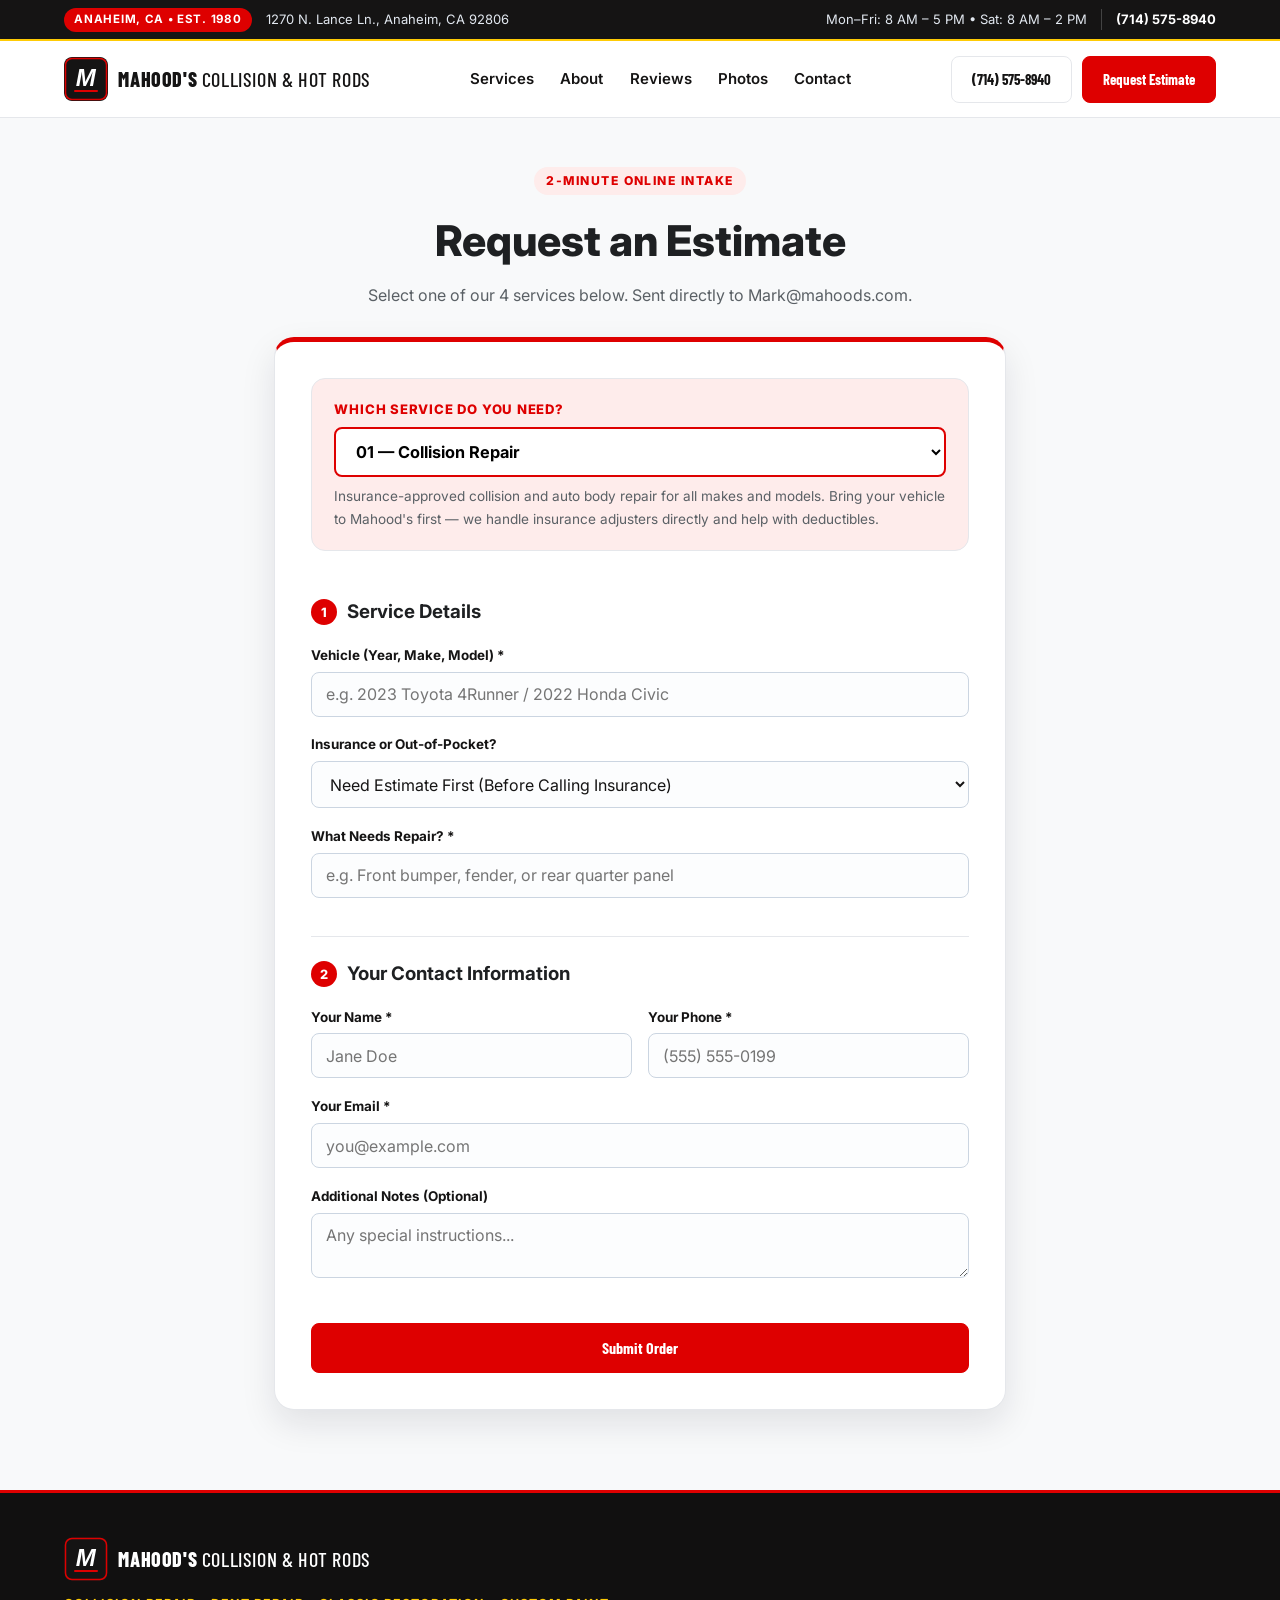
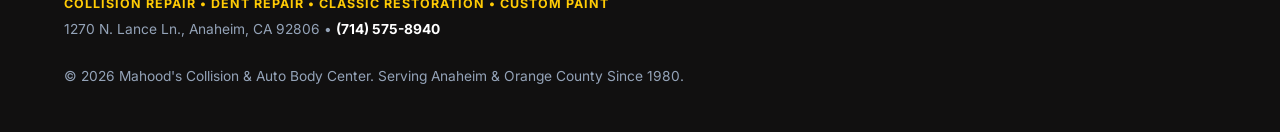
==== commit 2f38d9c9: "Simplify site: 4 core services, clean single-line header & SVG badge, remove cart and mismatched sli" ====
--- a/open-order.html
+++ b/open-order.html
@@ -3,7 +3,7 @@
 <head>
   <meta charset="UTF-8" />
   <meta name="viewport" content="width=device-width, initial-scale=1.0" />
-  <title>Request a Paint, Restoration or Collision Estimate | Mahood&#x27;s Hot Rods &amp; Collision Center</title>
+  <title>Request an Estimate | Mahood&#x27;s Collision &amp; Hot Rods</title>
   <link rel="preconnect" href="https://fonts.googleapis.com" />
   <link rel="preconnect" href="https://fonts.gstatic.com" crossorigin />
   <link href="https://fonts.googleapis.com/css2?family=Barlow+Condensed:ital,wght@0,700;0,800;1,700&family=Inter:wght@400;500;600;700&display=swap" rel="stylesheet" />
@@ -15,10 +15,10 @@
     <div class="container utility-inner">
       <div class="utility-left">
         <span class="pill-badge">ANAHEIM, CA • EST. 1980</span>
-        <span class="utility-address">1270 N. Lance Ln., Anaheim, CA 92806 (Off Kraemer &amp; 91 Fwy)</span>
+        <span class="utility-address">1270 N. Lance Ln., Anaheim, CA 92806</span>
       </div>
       <div class="utility-right">
-        <span class="utility-hours">Mon–Fri: 8:00 AM – 5:00 PM • Sat: 8:00 AM – 2:00 PM</span>
+        <span class="utility-hours">Mon–Fri: 8 AM – 5 PM • Sat: 8 AM – 2 PM</span>
         <a href="tel:7145758940" class="utility-phone">(714) 575-8940</a>
       </div>
     </div>
@@ -27,15 +27,13 @@
   <!-- Sticky Header -->
   <header class="site-header" id="top">
     <div class="container header-inner">
-      <a href="index.html" class="brand-logo" aria-label="Mahood&#x27;s Hot Rods &amp; Collision Center Home">
-        <img src="images/logo-badge.jpg" alt="Mahood&#x27;s Hot Rods &amp; Collision Center Logo" class="brand-logo-img" />
-        <span class="brand-wordmark"><strong>MAHOOD'S</strong> HOT RODS &amp; COLLISION</span>
+      <a href="index.html" class="brand-logo" aria-label="Mahood&#x27;s Collision &amp; Hot Rods Home">
+        <img src="images/logo-mark.svg" alt="Mahood&#x27;s Collision &amp; Hot Rods Logo" class="brand-logo-img" />
+        <span class="brand-wordmark"><strong>MAHOOD'S</strong> COLLISION &amp; HOT RODS</span>
       </a>
 
       <nav class="main-nav" aria-label="Primary Navigation">
         <a href="index.html#services">Services</a>
-        <a href="index.html#before-after">Before & After</a>
-        <a href="index.html#shop">MAHOOD&#x27;S MERCH &amp; ESTIMATE PACKAGES</a>
         <a href="index.html#about">About</a>
         <a href="index.html#reviews">Reviews</a>
         <a href="index.html#gallery">Photos</a>
@@ -58,8 +56,6 @@
       <div class="container mobile-drawer-inner">
         <nav class="mobile-nav" aria-label="Mobile Navigation">
           <a href="index.html#services" class="mobile-link">Services</a>
-          <a href="index.html#before-after" class="mobile-link">Before & After</a>
-          <a href="index.html#shop" class="mobile-link">MAHOOD&#x27;S MERCH &amp; ESTIMATE PACKAGES</a>
           <a href="index.html#about" class="mobile-link">About</a>
           <a href="index.html#reviews" class="mobile-link">Reviews</a>
           <a href="index.html#gallery" class="mobile-link">Photos</a>
@@ -76,18 +72,18 @@
     <div class="container narrow-container">
       <div style="text-align:center;margin-bottom:1.75rem;">
         <span class="eyebrow">2-Minute Online Intake</span>
-        <h1 style="font-size:clamp(2rem,4vw,2.65rem);font-weight:800;margin-bottom:0.4rem;">Request a Paint, Restoration or Collision Estimate</h1>
-        <p style="color:var(--brand-muted);">Select your service type below. Your request goes directly to Mark@mahoods.com.</p>
+        <h1 style="font-size:clamp(2rem,4vw,2.65rem);font-weight:800;margin-bottom:0.4rem;">Request an Estimate</h1>
+        <p style="color:var(--brand-muted);">Select one of our 4 services below. Sent directly to Mark@mahoods.com.</p>
       </div>
       <div class="clean-order-card">
         <form id="serviceOrderForm">
           <div class="type-dropdown-banner">
-            <label for="txTypeSelect">What type of project or repair do you need?</label>
+            <label for="txTypeSelect">Which service do you need?</label>
             <select id="txTypeSelect" name="Service_Type">
-              <option value="hot-rods-custom-paint">01 — Hot Rods, Muscle Cars &amp; Show Paint</option>
-              <option value="classic-porsche-restoration">02 — Classic Porsche Restoration &amp; Paint</option>
-              <option value="collision-auto-body">03 — Insurance-Approved Collision &amp; Auto Body</option>
-              <option value="color-match-dent-repair">04 — Precision Color Matching &amp; Dent Repair</option>
+              <option value="collision-repair">01 — Collision Repair</option>
+              <option value="dent-repair">02 — Dent &amp; Fender Repair</option>
+              <option value="classic-restoration">03 — Classic Car &amp; Porsche Restoration</option>
+              <option value="custom-paint">04 — Custom &amp; Factory Auto Paint</option>
             </select>
             <p id="txTypeHelper" style="font-size:0.85rem;color:var(--brand-muted);margin-top:0.5rem;"></p>
           </div>
@@ -136,14 +132,14 @@
     <div class="container footer-inner">
       <div>
         <a href="index.html" class="brand-logo brand-logo-footer">
-          <img src="images/logo-badge.jpg" alt="Mahood&#x27;s Hot Rods &amp; Collision Center Logo" class="brand-logo-img" />
-          <span class="brand-wordmark"><strong>MAHOOD'S</strong> HOT RODS &amp; COLLISION</span>
+          <img src="images/logo-mark.svg" alt="Mahood&#x27;s Collision &amp; Hot Rods Logo" class="brand-logo-img" />
+          <span class="brand-wordmark"><strong>MAHOOD'S</strong> COLLISION &amp; HOT RODS</span>
         </a>
-        <p style="margin-top:0.4rem;color:var(--brand-accent);font-weight:700;font-size:0.78rem;letter-spacing:0.08em;text-transform:uppercase;">HOT ROD, CLASSIC PORSCHE &amp; COLLISION PAINT SPECIALISTS SINCE 1980</p>
-        <p style="margin-top:0.25rem;">1270 N. Lance Ln., Anaheim, CA 92806 (Off Kraemer &amp; 91 Fwy) &bull; <a href="tel:7145758940" style="color:#fff;font-weight:700;">(714) 575-8940</a></p>
+        <p style="margin-top:0.4rem;color:var(--brand-accent);font-weight:700;font-size:0.78rem;letter-spacing:0.08em;text-transform:uppercase;">COLLISION REPAIR • DENT REPAIR • CLASSIC RESTORATION • CUSTOM PAINT</p>
+        <p style="margin-top:0.25rem;">1270 N. Lance Ln., Anaheim, CA 92806 &bull; <a href="tel:7145758940" style="color:#fff;font-weight:700;">(714) 575-8940</a></p>
       </div>
       <div>
-        <p>© 2026 Mahood&#x27;s Collision &amp; Auto Body Center / Mahood&#x27;s Hot Rods. Serving Anaheim &amp; Orange County Since 1980.</p>
+        <p>© 2026 Mahood&#x27;s Collision &amp; Auto Body Center. Serving Anaheim &amp; Orange County Since 1980.</p>
       </div>
     </div>
   </footer>
@@ -155,7 +151,7 @@
   </div>
 
   <script>
-    window.SITE_CONFIG = {"businessName": "Mahood's Hot Rods & Collision Center", "recipientEmail": "Mark@mahoods.com", "phone": "(714) 575-8940", "orderSchemas": {"hot-rods-custom-paint": {"code": "01", "title": "Hot Rods, Muscle Cars & Show Paint", "helper": "Show-stopping custom paint, metal straightening, gap alignment, and color-sanding by AMBR winner Mark Mahood \u2014 trusted by legends like Boyd Coddington, Chip Foose, and Fat Jack.", "fields": [{"name": "Vehicle_Year_Make_Model", "label": "Hot Rod / Classic Vehicle (Year, Make, Model)", "required": true, "placeholder": "e.g. 1955 Chevy Bel Air / 1968 Dodge Charger"}, {"name": "Current_Body_Condition", "label": "Current Body & Paint Condition", "type": "select", "options": ["Running & Painted \u2014 Needs Full Repaint", "In Primer / Bodywork Partially Done", "Bare Metal Shell on Rotisserie/Roller", "Needs Rust Repair & Panel Replacement"]}, {"name": "Paint_Goal", "label": "Target Finish & Color Vision", "required": true, "placeholder": "e.g. Show-quality black mirror finish, custom candy, or factory color"}, {"name": "Target_Consultation_Date", "label": "Preferred Shop Inspection Date", "type": "date"}]}, "classic-porsche-restoration": {"code": "02", "title": "Classic Porsche Restoration & Paint", "helper": "Expert bare-metal bodywork, rust repair, panel fitment, and factory-correct Glasurit/PPG color matching for vintage Porsche 356, 911, 912, and 914 models.", "fields": [{"name": "Porsche_Year_and_Model", "label": "Porsche Year & Model", "required": true, "placeholder": "e.g. 1971 Porsche 911E / 1974 Porsche 914"}, {"name": "Restoration_Scope", "label": "Restoration Scope", "type": "select", "options": ["Complete Bare-Metal Shell Paint & Body", "Rust Repair & Pan/Fender Restoration", "Factory Color Repaint / Refresh", "Collision / Panel Damage Repair"]}, {"name": "Factory_Color_Code", "label": "Original / Desired Porsche Color", "placeholder": "e.g. Signal Orange, Bahama Yellow, Guards Red"}, {"name": "Target_Consultation_Date", "label": "Preferred Drop-Off / Estimate Date", "type": "date"}]}, "collision-auto-body": {"code": "03", "title": "Insurance-Approved Collision & Auto Body", "helper": "Complete collision repair for all daily-driver makes and models. Bring your vehicle to Mahood's before calling insurance \u2014 we negotiate directly with adjusters and offer deductible assistance.", "fields": [{"name": "Vehicle_Year_Make_Model", "label": "Vehicle (Year, Make, Model)", "required": true, "placeholder": "e.g. 2023 Toyota 4Runner / 2022 Chevy Silverado"}, {"name": "Pay_or_Insurance", "label": "Insurance Claim or Out-of-Pocket?", "type": "select", "options": ["Need Estimate First (Before Calling Insurance)", "Active Insurance Claim Filed", "Out-of-Pocket / Direct Pay", "Need Towing + Rental Car Assistance"]}, {"name": "Insurance_Carrier", "label": "Insurance Company (if applicable)", "placeholder": "e.g. AAA, State Farm, Farmers, Geico"}, {"name": "Damage_Description", "label": "Damaged Areas", "required": true, "placeholder": "e.g. Front bumper, hood, and driver fender"}]}, "color-match-dent-repair": {"code": "04", "title": "Precision Color Matching & Dent Repair", "helper": "Computerized and hand-tinted color matching, bumper and fender restoration, clear-coat renewal, and multi-stage wet sanding & buffing.", "fields": [{"name": "Property_or_Service_Location", "label": "Address / Location", "required": true, "placeholder": "Street, City, ZIP"}, {"name": "Preferred_Date", "label": "Target Date", "type": "date", "required": false}, {"name": "Project_or_Order_Details", "label": "Details / Scope", "required": true, "placeholder": "Describe what you need..."}]}}};
+    window.SITE_CONFIG = {"businessName": "Mahood's Collision & Hot Rods", "recipientEmail": "Mark@mahoods.com", "phone": "(714) 575-8940", "orderSchemas": {"collision-repair": {"code": "01", "title": "Collision Repair", "helper": "Insurance-approved collision and auto body repair for all makes and models. Bring your vehicle to Mahood's first \u2014 we handle insurance adjusters directly and help with deductibles.", "fields": [{"name": "Vehicle_Year_Make_Model", "label": "Vehicle (Year, Make, Model)", "required": true, "placeholder": "e.g. 2023 Toyota 4Runner / 2022 Honda Civic"}, {"name": "Payment_Type", "label": "Insurance or Out-of-Pocket?", "type": "select", "options": ["Need Estimate First (Before Calling Insurance)", "Active Insurance Claim", "Out-of-Pocket / Direct Pay"]}, {"name": "Damaged_Areas", "label": "What Needs Repair?", "required": true, "placeholder": "e.g. Front bumper, fender, or rear quarter panel"}]}, "dent-repair": {"code": "02", "title": "Dent & Fender Repair", "helper": "Fast, seamless removal of door dings, creased panels, bumper scuffs, and fender damage with precision factory color matching.", "fields": [{"name": "Vehicle_Year_Make_Model", "label": "Vehicle (Year, Make, Model)", "required": true, "placeholder": "e.g. 2022 Chevy Silverado / BMW 330i"}, {"name": "Dent_Location", "label": "Panel Location & Damage Details", "required": true, "placeholder": "e.g. Driver door crease / rear bumper scrape"}, {"name": "Preferred_Date", "label": "Preferred Estimate Date", "type": "date"}]}, "classic-restoration": {"code": "03", "title": "Classic Car & Porsche Restoration", "helper": "Complete metal straightening, rust repair, panel fitment, and body restoration for classic muscle cars, hot rods, and vintage Porsches.", "fields": [{"name": "Classic_Vehicle", "label": "Classic Vehicle (Year, Make, Model)", "required": true, "placeholder": "e.g. 1955 Chevy Bel Air / 1973 Porsche 911"}, {"name": "Current_Condition", "label": "Current Body Condition", "type": "select", "options": ["Complete Running Car", "Partially Stripped / In Primer", "Bare Metal Shell", "Needs Rust & Panel Fabrication"]}, {"name": "Restoration_Goals", "label": "Project Goals", "required": true, "placeholder": "Tell us what bodywork or restoration your classic needs..."}]}, "custom-paint": {"code": "04", "title": "Custom & Factory Auto Paint", "helper": "From computerized factory color matching to AMBR award-winning show paint, multi-stage clear coat, wet sanding, and mirror buffing.", "fields": [{"name": "Vehicle_Year_Make_Model", "label": "Vehicle (Year, Make, Model)", "required": true, "placeholder": "e.g. 1968 Dodge Charger / 1969 Camaro"}, {"name": "Paint_Scope", "label": "Paint Scope", "type": "select", "options": ["Full Exterior Repaint", "Show-Car Custom Paint & Color Sanding", "Single Panel / Bumper Factory Color Match"]}, {"name": "Desired_Color", "label": "Desired Color / Finish", "required": true, "placeholder": "e.g. Gloss Black, Signal Orange, or Factory Match"}]}}};
   </script>
   <script src="site-widgets.js"></script>
 </body>
--- a/styles.css
+++ b/styles.css
@@ -98,8 +98,10 @@
   display: flex;
   justify-content: space-between;
   align-items: center;
-  flex-wrap: wrap;
-  gap: 0.5rem 1rem;
+  flex-wrap: nowrap;
+  white-space: nowrap;
+  overflow: hidden;
+  gap: 1rem;
 }
 
 .utility-left, .utility-right {
@@ -147,21 +149,25 @@
   display: flex;
   align-items: center;
   justify-content: space-between;
-  height: 80px;
+  height: 76px;
   gap: 1.25rem;
+  flex-wrap: nowrap;
 }
 
 .brand-logo {
   display: inline-flex;
   align-items: center;
-  gap: 0.75rem;
+  gap: 0.65rem;
   flex-shrink: 0;
+  white-space: nowrap;
 }
 
 .brand-logo-img {
-  height: 50px;
+  height: 44px;
   width: auto;
+  border-radius: 6px;
   object-fit: contain;
+  flex-shrink: 0;
 }
 
 .brand-wordmark {
@@ -170,7 +176,8 @@
   font-weight: 500;
   letter-spacing: 0.03em;
   color: var(--brand-dark);
-  line-height: 1.1;
+  line-height: 1;
+  white-space: nowrap;
 }
 
 .brand-wordmark strong {
@@ -180,7 +187,9 @@
 .main-nav {
   display: flex;
   align-items: center;
-  gap: 1.85rem;
+  gap: 1.65rem;
+  flex-wrap: nowrap;
+  white-space: nowrap;
 }
 
 .main-nav a {
